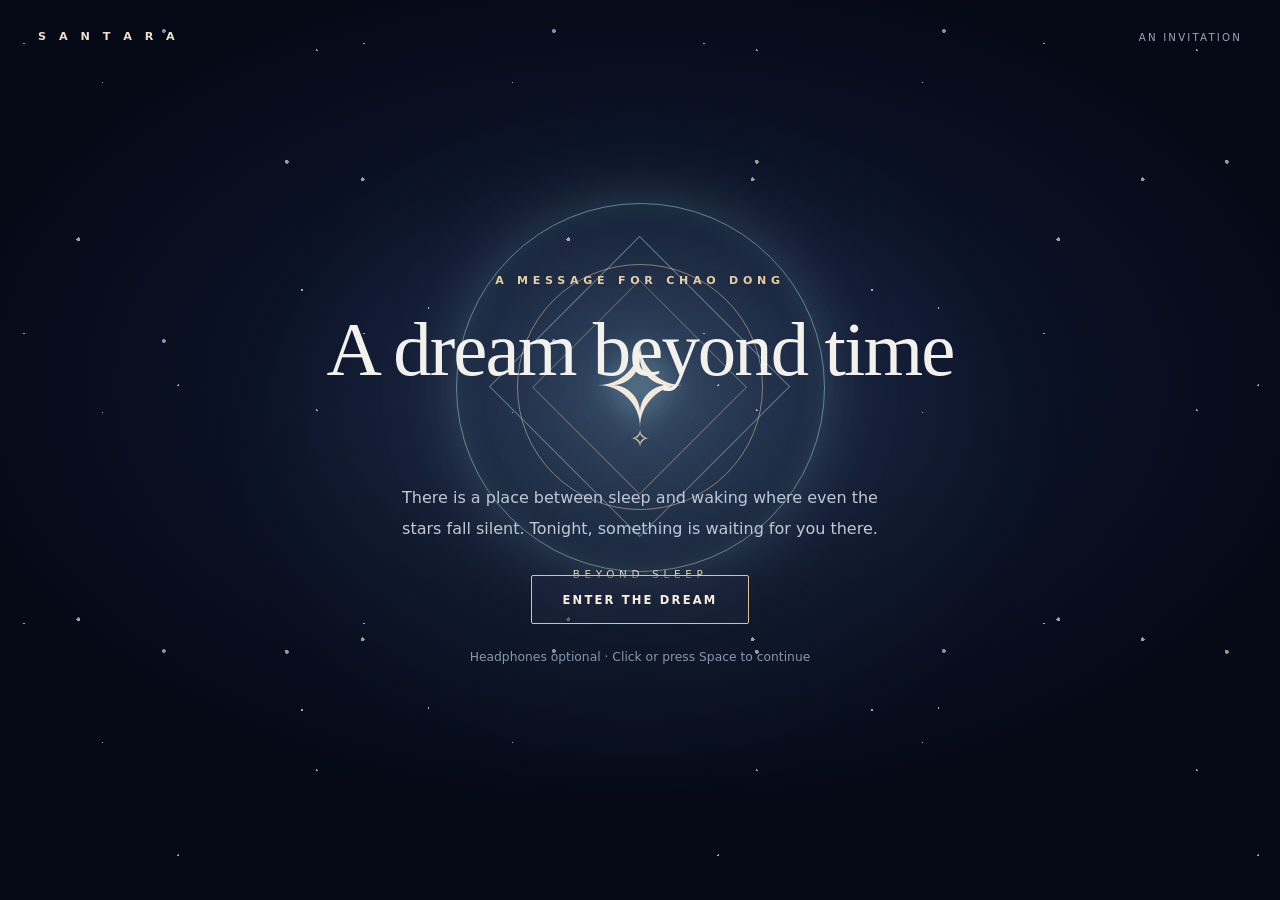
==== players/cd/index.html @ 5c656444 "Build four personalized Arceus dream experiences" ====
<!doctype html>
<html lang="en">
<head>
  <meta charset="utf-8">
  <meta name="viewport" content="width=device-width, initial-scale=1">
  <meta name="theme-color" content="#080d1a">
  <meta name="robots" content="noindex, nofollow">
  <meta name="description" content="A personal encounter with Arceus.">
  <title>Chao Dong · A Dream Beyond Time | Santara</title>
  <link rel="stylesheet" href="../../styles/site.css">
</head>
<body>
  <main class="experience">
    <div class="stars" aria-hidden="true"></div>
    <header class="hud">
      <span class="hud-brand">S A N T A R A</span>
      <span class="hud-chapter" id="hud-chapter">AN INVITATION</span>
    </header>
    <div class="stage" aria-hidden="true">
      <div class="aura"></div>
      <div class="sacred">
        <div class="sacred-circle outer"></div>
        <div class="sacred-circle inner"></div>
        <div class="sacred-geometry"></div>
        <div class="sacred-center">✧</div>
        <div class="sacred-label" id="sigil-label">BEYOND SLEEP</div>
      </div>
    </div>
    <div class="vision-overlay" id="intro-wrap">
      <section class="intro" id="intro" aria-labelledby="intro-title">
        <p class="eyebrow">A MESSAGE FOR <span id="player-name">Chao Dong</span></p>
        <h1 id="intro-title">A dream beyond time</h1>
        <span class="ornament" aria-hidden="true">✧</span>
        <p class="intro-copy">There is a place between sleep and waking where even the stars fall silent. Tonight, something is waiting for you there.</p>
        <button class="action" id="start" type="button">Enter the dream</button>
        <p class="intro-note">Headphones optional · Click or press Space to continue</p>
      </section>
      <section class="ending hidden" id="ending" aria-labelledby="ending-title">
        <p class="eyebrow">THE DREAM ENDS</p>
        <h1 id="ending-title">Morning is waiting,<br><span id="ending-name">Chao Dong</span>.</h1>
        <div class="gold-rule" aria-hidden="true"></div>
        <p class="ending-copy">Beyond the familiar streets of Luma Town, your journey is about to begin.</p>
        <p class="ending-starter">Your first partner · <span id="starter-name"></span></p>
        <button class="action" id="replay" type="button">Experience the dream again</button>
      </section>
    </div>
    <section class="dialogue-ui hidden" id="dialogue-ui" aria-label="Conversation">
      <div class="dialogue-panel" id="dialogue-panel">
        <span class="dialogue-speaker" id="speaker">???</span>
        <div class="dialogue-text" id="dialogue-text" aria-live="polite" aria-atomic="true"></div>
        <div class="choices hidden" id="choices" aria-label="Your response"></div>
        <div class="dialogue-bottom">
          <span class="dialogue-hint" id="dialogue-hint">Listening…</span>
          <span class="step-count" id="step-count" aria-label="Dialogue progress">01 / 12</span>
          <button class="next-button hidden" id="next" type="button" aria-label="Continue dialogue">CONTINUE ◇</button>
        </div>
      </div>
    </section>
  </main>
  <script type="module">
    import { launch } from "../../scripts/experience.js";
    import { story } from "../../stories/cd.js";
    launch(story);
  </script>
</body>
</html>
---- styles/site.css ----
/* Santara: original celestial visual-novel interface. No external assets required. */
:root {
  color-scheme: dark;
  --bg: #050915;
  --text: #f3f1ec;
  --muted: #a7b1c6;
  --gold: #e7cfa1;
  --accent: #d9cbff;
  --accent-rgb: 217, 203, 255;
  --serif: Georgia, "Times New Roman", serif;
  --sans: "Segoe UI", Inter, system-ui, sans-serif;
}
* { box-sizing: border-box; }
html { min-height: 100%; }
body {
  min-width: 320px;
  min-height: 100vh;
  min-height: 100dvh;
  margin: 0;
  color: var(--text);
  font-family: var(--sans);
  background: radial-gradient(ellipse 75% 65% at 50% 43%, #182346 0, #0b1226 40%, #050915 77%);
}
button { font: inherit; }
button:focus-visible { outline: 2px solid var(--gold); outline-offset: 5px; }
.hidden { display: none !important; }
.stars {
  pointer-events: none;
  position: fixed;
  inset: 0;
  background-image:
    radial-gradient(1px 1px at 7% 15%, #fcf4df 98%, transparent),
    radial-gradient(2px 2px at 16% 63%, #f2eaff 98%, transparent),
    radial-gradient(1px 1px at 25% 25%, #fff 98%, transparent),
    radial-gradient(1px 1px at 33% 82%, #fff 98%, transparent),
    radial-gradient(2px 2px at 42% 10%, #cfcfff 98%, transparent),
    radial-gradient(1px 1px at 53% 69%, #fff 98%, transparent),
    radial-gradient(2px 2px at 61% 33%, #f7e2c3 98%, transparent),
    radial-gradient(1px 1px at 72% 14%, #fff 98%, transparent),
    radial-gradient(1px 1px at 84% 77%, #fff 98%, transparent),
    radial-gradient(2px 2px at 93% 39%, #f8e5cb 98%, transparent);
  background-size: 340px 290px, 490px 380px, 410px 330px, 540px 470px, 390px 310px, 570px 420px, 470px 490px, 440px 360px, 510px 400px, 390px 460px;
  opacity: .65;
  animation: star-breathe 8s ease-in-out infinite alternate;
}
@keyframes star-breathe { from {opacity:.3} to {opacity:.8} }
.eyebrow {
  margin: 0;
  color: var(--gold);
  font-size: .69rem;
  font-weight: 700;
  letter-spacing: .43em;
  text-transform: uppercase;
}
.gold-rule {
  height: 1px;
  width: 78px;
  margin: 27px auto;
  background: linear-gradient(90deg, transparent, var(--gold), transparent);
}
.gate-page { display: grid; place-items: center; padding: 28px; }
.gate { position: relative; z-index: 1; max-width: 680px; text-align: center; }
.gate-mark {
  width: 160px;
  height: 160px;
  border: 1px solid #e7cfa14d;
  border-radius: 50%;
  display: grid;
  place-items: center;
  margin: 0 auto 40px;
  box-shadow: 0 0 45px #d9bc8020, inset 0 0 45px #f2deb010;
  animation: sigil-float 7s ease-in-out infinite;
}
.gate-mark::before, .gate-mark::after {
  content: "";
  position: absolute;
  width: 130px;
  height: 130px;
  border: 1px solid #e7cfa12b;
  transform: rotate(45deg);
}
.gate-mark::after { transform: rotate(0); width: 115px; height: 115px; border-radius: 50%; }
.gate-mark-inner { font: 50px var(--serif); color: var(--gold); }
.gate h1, .intro h1, .ending h1 {
  font: normal clamp(2.4rem, 6vw, 5rem)/1.18 var(--serif);
  letter-spacing: -.025em;
  margin: 18px 0;
}
.gate h1 em, .intro h1 em { font-weight: normal; color: var(--gold); }
.gate-copy, .intro-copy, .ending-copy {
  margin: auto;
  max-width: 500px;
  color: #c0c8d7;
  font-size: 1rem;
  line-height: 1.9;
}
.gate-foot { margin-top: 65px; color: #777f94; letter-spacing: .32em; font-size: .62rem; }
.experience { isolation: isolate; position: relative; min-height: 100vh; min-height: 100dvh; overflow: hidden; }
.experience::after {
  content: ""; position: fixed; inset: 0; pointer-events: none; z-index: -1;
  background: radial-gradient(ellipse 46% 55% at 50% 49%, rgba(var(--accent-rgb), .075), transparent 74%);
}
.hud {
  position: absolute;
  z-index: 12;
  inset: 30px 38px auto;
  display: flex;
  align-items: center;
  justify-content: space-between;
  gap: 18px;
}
.hud-brand { font: 700 .7rem var(--sans); letter-spacing: .4em; color: #eee0c8; }
.hud-chapter { color: #99a5bc; letter-spacing: .21em; font-size: .64rem; text-align: right; }
.stage {
  position: absolute;
  inset: 0;
  display: grid;
  place-items: center;
  pointer-events: none;
  transform: translateY(-7%);
}
.aura {
  position: absolute;
  width: min(54vw, 540px);
  height: min(54vw, 540px);
  min-width: 270px;
  min-height: 270px;
  border-radius: 50%;
  background: radial-gradient(circle, rgba(var(--accent-rgb), .14), rgba(var(--accent-rgb), .055) 33%, transparent 68%);
  filter: blur(16px);
  animation: star-breathe 5s ease-in-out infinite alternate;
}
.sacred {
  position: relative;
  width: min(47vw, 410px);
  height: min(47vw, 410px);
  min-width: 236px;
  min-height: 236px;
  display: grid;
  place-items: center;
  filter: drop-shadow(0 0 30px rgba(var(--accent-rgb), .25));
  animation: sigil-float 8s ease-in-out infinite;
}
@keyframes sigil-float { 0%,100% { transform: translateY(0) } 50% { transform: translateY(-14px) } }
.sacred-circle { position: absolute; border-radius: 50%; }
.sacred-circle.outer { inset: 5%; border: 1px solid rgba(var(--accent-rgb), .48); box-shadow: 0 0 48px rgba(var(--accent-rgb), .12), inset 0 0 30px rgba(var(--accent-rgb), .1); }
.sacred-circle.inner { inset: 20%; border: 1px solid rgba(231, 207, 161, .51); }
.sacred-geometry { position: absolute; width: 52%; height: 52%; border: 1px solid rgba(var(--accent-rgb), .42); transform: rotate(45deg); }
.sacred-geometry::after { content: ""; position: absolute; inset: 14%; border: 1px solid rgba(231,207,161,.35); }
.sacred-center { position: relative; color: #f2e9dc; font: normal clamp(4rem, 9vw, 7rem) var(--serif); text-shadow: 0 0 28px rgba(var(--accent-rgb), .6); }
.sacred-label { position: absolute; bottom: 3%; font-size: .65rem; letter-spacing: .45em; color: #e1d4bf; text-transform: uppercase; }
.vision-overlay { position: relative; z-index: 6; min-height: 100vh; min-height: 100dvh; display: grid; place-items: center; padding: 90px 22px 40px; }
.intro, .ending { max-width: 650px; text-align: center; animation: fade-in .8s ease both; }
@keyframes fade-in { from {opacity:0; transform: translateY(16px)} to {opacity:1; transform:translateY(0)} }
.intro h1 { max-width: 650px; margin-left:auto; margin-right:auto; }
.intro-name { color: var(--accent); font: normal clamp(1.2rem, 3vw, 1.65rem) var(--serif); margin: 20px 0 8px; }
.ornament { display:block; margin: 30px 0; color: #dfcda8; font: 1.5rem var(--serif); }
.action {
  display: inline-flex;
  align-items: center;
  justify-content: center;
  min-height: 49px;
  margin-top: 31px;
  padding: 14px 31px;
  border: 1px solid #d9c297;
  border-radius: 2px;
  color: #f8f0dd;
  background: rgba(30,39,63,.5);
  font-weight: 600;
  font-size: .72rem;
  letter-spacing: .19em;
  text-transform: uppercase;
  cursor: pointer;
  transition: background .2s, box-shadow .2s, transform .2s;
}
.action:hover { background: rgba(77,74,90,.58); box-shadow: 0 0 28px rgba(231,207,161,.12); transform:translateY(-1px); }
.intro-note { margin-top: 26px; color: #8996ae; font-size: .77rem; }
.dialogue-ui {
  position: absolute;
  z-index: 8;
  left: 50%;
  bottom: clamp(24px, 6vh, 75px);
  transform: translateX(-50%);
  width: min(840px, calc(100% - 42px));
}
.dialogue-panel {
  background: linear-gradient(115deg, rgba(15,24,44,.92), rgba(20,28,47,.84));
  border: 1px solid rgba(231,207,161,.35);
  border-top: 1px solid rgba(231,207,161,.63);
  box-shadow: 0 20px 70px #0008, inset 0 1px #ffffff09;
  backdrop-filter: blur(18px);
  padding: clamp(22px, 4vw, 35px) clamp(22px, 4.6vw, 43px) 22px;
  cursor: pointer;
  min-height: 206px;
}
.dialogue-speaker {
  display: block;
  color: #ebd5ac;
  font-size: .68rem;
  font-weight: 700;
  letter-spacing: .28em;
  text-transform: uppercase;
  margin-bottom: 16px;
}
.dialogue-text {
  color: #f2efe9;
  font: normal clamp(1.06rem, 2.3vw, 1.35rem)/1.75 var(--serif);
  min-height: 79px;
  white-space: pre-wrap;
  text-wrap: pretty;
}
.dialogue-text.narration { font-style: italic; color: #cdd6e5; }
.dialogue-bottom { display:flex; align-items:center; justify-content:space-between; gap:16px; min-height:28px; margin-top: 16px; }
.dialogue-hint { color: #96a1b7; font-size: .7rem; letter-spacing: .1em; }
.next-button {
  border: 0;
  background: transparent;
  color: var(--gold);
  cursor: pointer;
  letter-spacing: .15em;
  font-size: .73rem;
  font-weight: 700;
  padding: 7px 0 7px 15px;
}
.next-button:hover { color:#fff2d6; }
.choices { display: grid; gap: 10px; margin: 2px 0 16px; }
.choice {
  width: 100%; padding: 14px 17px;
  background: rgba(var(--accent-rgb), .055);
  color: #f4f0e7; border: 1px solid rgba(var(--accent-rgb), .32);
  text-align: left; cursor: pointer; transition: background .2s, border-color .2s;
  font: normal .92rem/1.5 var(--sans);
}
.choice:hover, .choice:focus-visible { background: rgba(var(--accent-rgb), .17); border-color: rgba(var(--accent-rgb), .72); }
.step-count { color:#7f8da8; font-size:.66rem; letter-spacing:.14em; }
.ending h1 { max-width:650px; }
.ending-starter { margin-top:28px; font-size: .76rem; letter-spacing:.2em; text-transform:uppercase; color:var(--gold); }
@media(max-width:600px) {
  .hud { inset: 21px 22px auto; }
  .hud-brand { font-size: .64rem; }
  .hud-chapter { font-size: .57rem; max-width: 140px; line-height: 1.5; }
  .stage { transform: translateY(-18%); }
  .sacred { width: 270px; height: 270px; }
  .vision-overlay { padding-top: 70px; }
  .dialogue-ui { bottom: 14px; width:calc(100% - 24px); }
  .dialogue-panel { padding: 23px 22px 16px; min-height: 205px; }
  .dialogue-text { min-height: 80px; font-size: 1.08rem; }
  .dialogue-hint { font-size: .62rem; }
  .gate-mark { width:130px; height:130px; }
}
@media (max-height:700px) {
  .stage { transform:translateY(-23%); }
  .sacred { width:245px; height:245px; min-width:220px; min-height:220px; }
  .dialogue-panel { min-height:185px; }
}
@media(prefers-reduced-motion: reduce) {
  *, *::before, *::after { animation:none !important; transition:none !important; scroll-behavior:auto !important; }
}
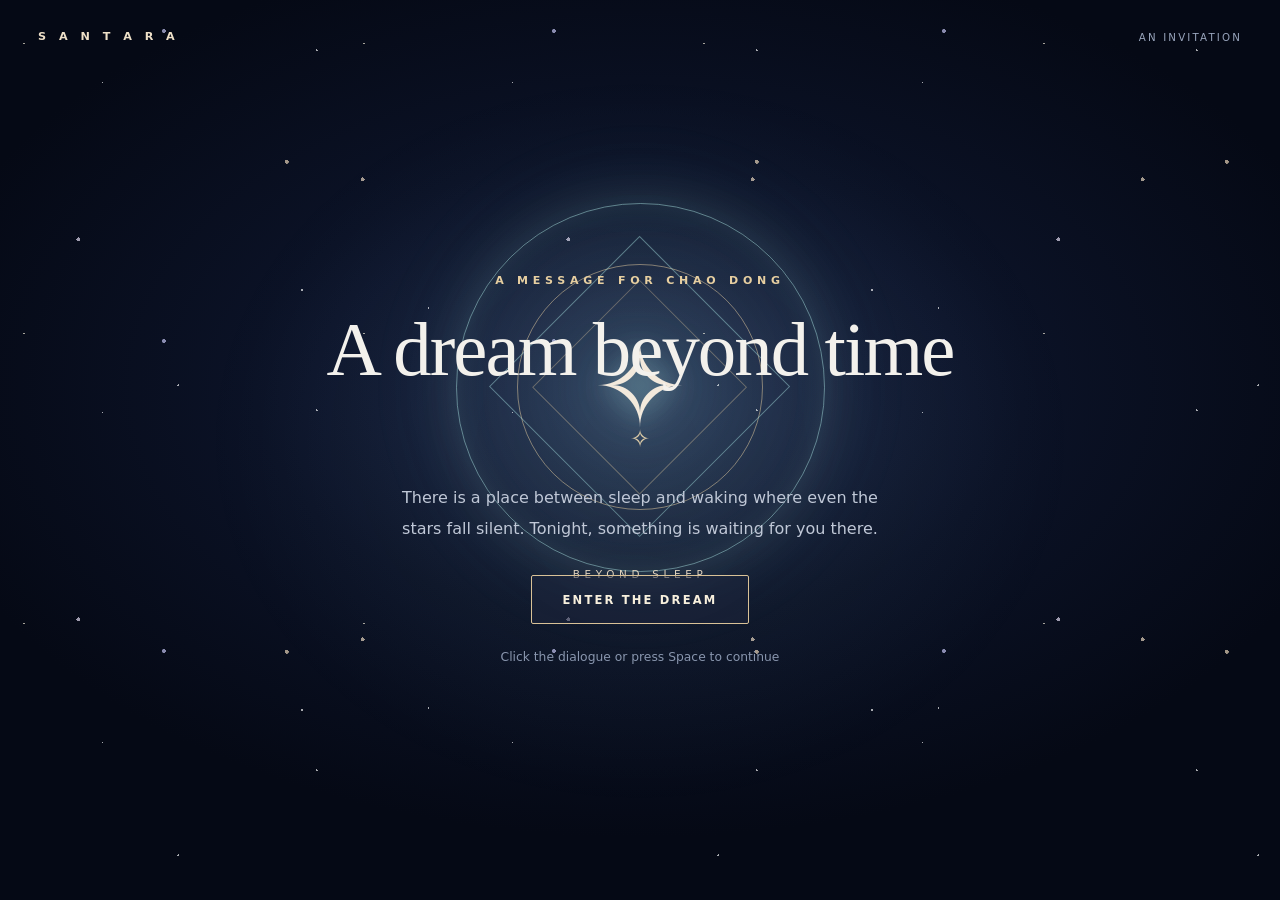
==== commit df4a919c: "Clarify controls on the four personal invitation pages" ====
--- a/players/cd/index.html
+++ b/players/cd/index.html
@@ -33,7 +33,7 @@
         <span class="ornament" aria-hidden="true">✧</span>
         <p class="intro-copy">There is a place between sleep and waking where even the stars fall silent. Tonight, something is waiting for you there.</p>
         <button class="action" id="start" type="button">Enter the dream</button>
-        <p class="intro-note">Headphones optional · Click or press Space to continue</p>
+        <p class="intro-note">Click the dialogue or press Space to continue</p>
       </section>
       <section class="ending hidden" id="ending" aria-labelledby="ending-title">
         <p class="eyebrow">THE DREAM ENDS</p>
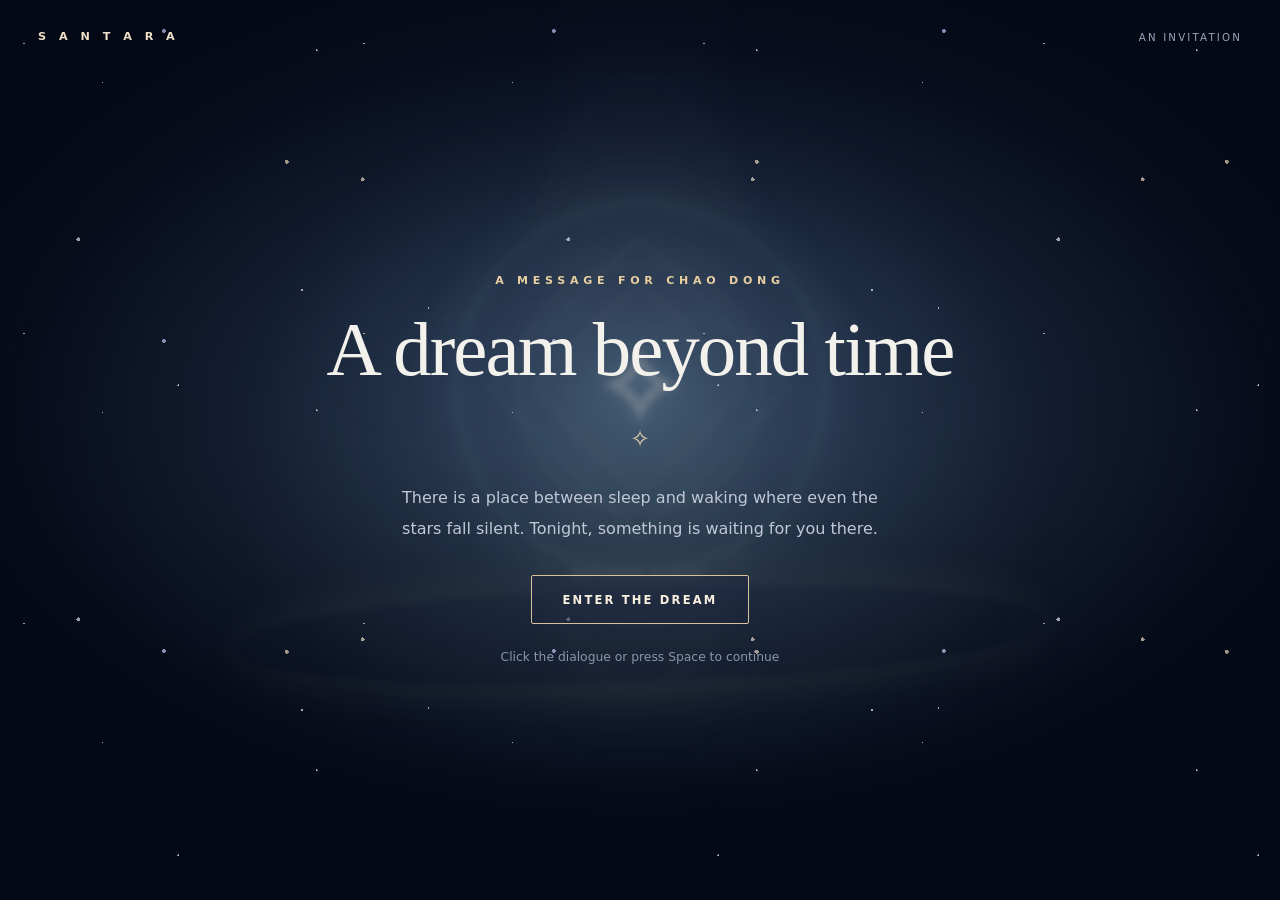
==== commit 987acccd: "Add cinematic dream transition, celestial lighting, and dialogue history controls" ====
--- a/players/cd/index.html
+++ b/players/cd/index.html
@@ -10,14 +10,20 @@
   <link rel="stylesheet" href="../../styles/site.css">
 </head>
 <body>
-  <main class="experience">
+  <main class="experience" id="experience">
     <div class="stars" aria-hidden="true"></div>
+    <div class="sky-veil" aria-hidden="true"></div>
+    <div class="dream-curtain" aria-hidden="true"></div>
     <header class="hud">
       <span class="hud-brand">S A N T A R A</span>
-      <span class="hud-chapter" id="hud-chapter">AN INVITATION</span>
+      <div class="hud-right"><span class="hud-chapter" id="hud-chapter">AN INVITATION</span><nav class="hud-controls" id="hud-controls" aria-label="Dream controls"><button type="button" class="hud-button" id="memory-button" aria-haspopup="dialog">Revisit words</button><button type="button" class="hud-button" id="instant-button" aria-pressed="false">Instant text: off</button></nav></div>
     </header>
     <div class="stage" aria-hidden="true">
       <div class="aura"></div>
+      <div class="light-column"></div>
+      <div class="horizon-ring"></div>
+      <div class="celestial-ring ring-one"></div>
+      <div class="celestial-ring ring-two"></div>
       <div class="sacred">
         <div class="sacred-circle outer"></div>
         <div class="sacred-circle inner"></div>
@@ -57,6 +63,14 @@
       </div>
     </section>
   </main>
+  <dialog class="memory-dialog" id="memory-dialog" aria-labelledby="memory-heading">
+    <div class="memory-header">
+      <div><p class="eyebrow">THE WORDS THAT REMAIN</p><h2 id="memory-heading">A memory of this dream</h2></div>
+      <button type="button" class="memory-close" id="memory-close" aria-label="Close dialogue history">×</button>
+    </div>
+    <div class="memory-lines" id="memory-lines" aria-label="Previous dialogue"></div>
+    <p class="memory-help">Only the words you have encountered appear here.</p>
+  </dialog>
   <script type="module">
     import { launch } from "../../scripts/experience.js";
     import { story } from "../../stories/cd.js";
--- a/styles/site.css
+++ b/styles/site.css
@@ -255,4 +255,93 @@
 }
 @media(prefers-reduced-motion: reduce) {
   *, *::before, *::after { animation:none !important; transition:none !important; scroll-behavior:auto !important; }
-}+}
+
+/* Chapter two: celestial staging, cinematic entrance, and readable transcript. */
+.experience { --scene-glow: rgba(var(--accent-rgb), .14); }
+.experience[data-voice="mystery"] { --scene-glow: rgba(170,184,239,.08); }
+.experience[data-voice="arceus"] { --scene-glow: rgba(244,218,161,.26); }
+.experience[data-voice="narration"] { --scene-glow: rgba(175,197,241,.045); }
+.sky-veil {
+  position: absolute; z-index: 0; inset: 0;
+  pointer-events: none;
+  background: radial-gradient(ellipse 70% 60% at 50% 47%, var(--scene-glow), transparent 72%);
+  transition: background 1s ease;
+}
+.dream-curtain { position: fixed; inset: 0; z-index: 20; pointer-events: none; opacity: 0; background: #f6edd3; }
+.experience.dream-entering .dream-curtain { animation: dream-enter 1650ms ease-out both; }
+@keyframes dream-enter {
+  0% { opacity: 0; background: #050915; }
+  18% { opacity: 1; background: #050915; }
+  37% { opacity: .94; background: #f6edd3; }
+  66% { opacity: .30; background: #f6edd3; }
+  100% { opacity: 0; background: #f6edd3; }
+}
+.experience .stage { transition: opacity 1s ease, filter 1s ease; }
+.experience:not(.started) .stage { opacity: .4; filter: blur(4px); }
+.experience.started .stage { opacity: 1; filter: none; }
+.experience[data-voice="arceus"] .sacred {
+  filter: drop-shadow(0 0 55px rgba(255,222,148,.47));
+}
+.light-column {
+  position: absolute;
+  width: min(18vw, 180px);
+  height: 105vh;
+  min-width: 85px;
+  background: linear-gradient(180deg, transparent, rgba(224,211,255,.08) 20%, rgba(246,233,205,.14) 60%, transparent);
+  filter: blur(25px);
+  transform: translateY(-5%);
+  opacity: .55;
+  animation: column-pulse 6s ease-in-out infinite alternate;
+}
+@keyframes column-pulse { from { opacity: .18; transform: translateY(-7%) scaleX(.8) } to { opacity: .6; transform: translateY(-7%) scaleX(1.15) } }
+.horizon-ring {
+  position: absolute; top: 72%; left: 50%; width: min(80vw, 820px); height: 100px;
+  transform: translateX(-50%) rotate(-2deg);
+  border: 1px solid rgba(245,226,176,.25); border-radius: 50%;
+  box-shadow: 0 0 55px rgba(238,216,160,.15), 0 0 110px rgba(238,216,160,.05);
+}
+.celestial-ring {
+  position: absolute; width: min(60vw, 620px); aspect-ratio: 1;
+  border: 1px solid rgba(231,207,161,.1); border-radius: 50%;
+  box-shadow: inset 0 0 55px rgba(231,207,161,.03);
+}
+.ring-one { transform: rotateX(73deg) rotate(-18deg); }
+.ring-two { transform: rotateY(67deg) rotate(22deg); border-color: rgba(var(--accent-rgb), .16); }
+.hud-right { display: flex; align-items: end; flex-direction: column; gap: 13px; }
+.hud-controls { display: none; flex-wrap: wrap; justify-content: end; gap: 7px; }
+.experience.started .hud-controls { display: flex; }
+.hud-button {
+  appearance: none; color: #d2d9e9; padding: 8px 10px;
+  font: 600 .61rem var(--sans); text-transform: uppercase; letter-spacing: .08em;
+  background: #101a31bb; border: 1px solid #bdccdf3b; cursor: pointer;
+}
+.hud-button:hover { background: #27344d; border-color: #d9c6a171; color: #fff; }
+.hud-button[aria-pressed="true"] { border-color: #e7cfa18a; color: #fbe6bd; }
+.memory-dialog {
+  width: min(700px, calc(100% - 32px)); max-height: min(80dvh, 740px);
+  padding: 0; color: #f3f1ec; border: 1px solid #e7cfa183;
+  background: linear-gradient(150deg, #17213b, #080f22 65%);
+  box-shadow: 0 25px 90px #000e;
+}
+.memory-dialog::backdrop { background: #020611c9; backdrop-filter: blur(9px); }
+.memory-header { display: flex; align-items: flex-start; justify-content: space-between; gap: 15px; border-bottom: 1px solid #dfc59733; padding: 25px clamp(22px, 5vw, 34px) 20px; }
+.memory-header h2 { margin: 10px 0 0; font: normal clamp(1.45rem, 4vw, 2.1rem) var(--serif); color: #f5eddc; }
+.memory-close { flex: 0 0 auto; border: 1px solid #dbccac54; background: #ffffff0c; color: #e7d5b4; font: 1.5rem var(--sans); cursor: pointer; height: 40px; width: 40px; }
+.memory-lines { padding: 10px clamp(22px, 5vw, 34px); max-height: 50dvh; overflow: auto; }
+.memory-entry { padding: 19px 0; border-bottom: 1px solid #dee4f015; }
+.memory-entry:last-child { border-bottom: 0; }
+.memory-speaker { color: #d9c297; font: 700 .63rem var(--sans); letter-spacing: .18em; text-transform: uppercase; }
+.memory-text { margin: 10px 0 0; color: #e3e6ee; font: 1rem/1.7 var(--serif); }
+.memory-help { padding: 0 clamp(22px, 5vw, 34px) 17px; color: #9da9bc; font: .72rem var(--sans); }
+@media (max-width: 600px) {
+  .hud-right { max-width: 69%; gap: 7px; }
+  .hud-button { font-size: .55rem; padding: 7px; }
+  .light-column { height: 90vh; }
+  .horizon-ring { top: 68%; }
+  .memory-lines { max-height: 55dvh; }
+}
+@media (prefers-reduced-motion: reduce) {
+  .experience.dream-entering .dream-curtain { animation: none; }
+  .experience .stage, .sky-veil { transition: none; }
+}
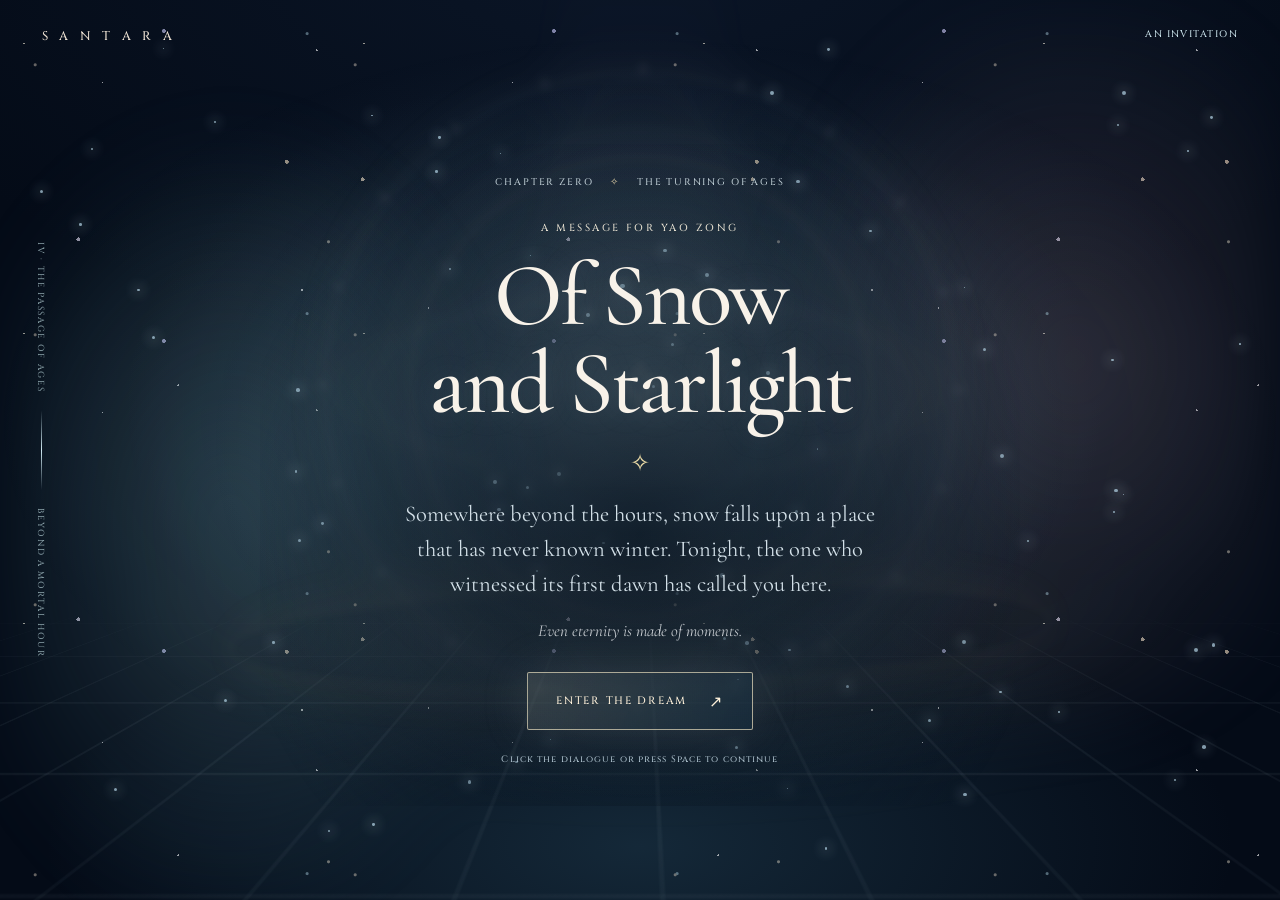
==== commit 57074d51: "Complete Yao Zong's Arceus audience with the cycle of time and renewal" ====
--- a/players/cd/index.html
+++ b/players/cd/index.html
@@ -6,12 +6,21 @@
   <meta name="theme-color" content="#080d1a">
   <meta name="robots" content="noindex, nofollow">
   <meta name="description" content="A personal encounter with Arceus.">
-  <title>Chao Dong · A Dream Beyond Time | Santara</title>
+  <title>Yao Zong · Of Snow and Starlight | Santara</title>
+  <link rel="preconnect" href="https://fonts.googleapis.com">
+  <link rel="preconnect" href="https://fonts.gstatic.com" crossorigin>
+  <link href="https://fonts.googleapis.com/css2?family=Cinzel:wght@400;500;600&family=Cormorant+Garamond:wght@400;500;600&display=swap" rel="stylesheet">
   <link rel="stylesheet" href="../../styles/site.css">
+  <link rel="stylesheet" href="../../styles/cd.css">
 </head>
-<body>
-  <main class="experience" id="experience">
+<body class="cd-body">
+  <main class="experience cd-page" id="experience">
     <div class="stars" aria-hidden="true"></div>
+    <div class="cd-aurora" aria-hidden="true"></div>
+    <div class="cd-stardust" aria-hidden="true"></div>
+    <div class="cd-particles" id="cd-particles" aria-hidden="true"></div>
+    <div class="cd-floor" aria-hidden="true"></div>
+    <div class="cd-side-note" aria-hidden="true"><span>IV · THE PASSAGE OF AGES</span><i></i><span>BEYOND A MORTAL HOUR</span></div>
     <div class="sky-veil" aria-hidden="true"></div>
     <div class="dream-curtain" aria-hidden="true"></div>
     <header class="hud">
@@ -19,6 +28,70 @@
       <div class="hud-right"><span class="hud-chapter" id="hud-chapter">AN INVITATION</span><nav class="hud-controls" id="hud-controls" aria-label="Dream controls"><button type="button" class="hud-button" id="memory-button" aria-haspopup="dialog">Revisit words</button><button type="button" class="hud-button" id="instant-button" aria-pressed="false">Instant text: off</button></nav></div>
     </header>
     <div class="stage" aria-hidden="true">
+      <div class="cd-cosmos">
+        <div class="cd-orbit orbit-outer"></div>
+        <div class="cd-orbit orbit-interior"></div>
+        <div class="cd-orbit orbit-tilted"></div>
+        <div class="cd-celestial-sweep"></div>
+        <div class="cd-moon"></div>
+        <div class="cd-world-cycle">
+          <svg class="cd-tree" viewBox="0 0 500 500" xmlns="http://www.w3.org/2000/svg" aria-hidden="true">
+            <defs>
+              <linearGradient id="cd-trunk-grad" x1="0" y1="1" x2="1" y2="0">
+                <stop offset="0%" stop-color="#637f9d"/>
+                <stop offset="55%" stop-color="#e4d2af"/>
+                <stop offset="100%" stop-color="#b9c6d0"/>
+              </linearGradient>
+              <radialGradient id="cd-orb-grad">
+                <stop offset="0%" stop-color="#ffffff" stop-opacity=".97"/>
+                <stop offset="48%" stop-color="#e8d3b1" stop-opacity=".86"/>
+                <stop offset="100%" stop-color="#c7d8e0" stop-opacity="0"/>
+              </radialGradient>
+            </defs>
+            <ellipse cx="250" cy="449" rx="143" ry="19" fill="#c6d6e4" opacity=".11"/>
+            <g class="cd-branches" fill="none" stroke="url(#cd-trunk-grad)" stroke-linecap="round">
+              <path d="M250 447 C250 380 250 344 249 284 C247 238 244 201 252 173" stroke-width="12"/>
+              <path d="M249 330 Q227 290 179 264 Q150 247 133 210" stroke-width="6"/>
+              <path d="M250 293 Q289 250 333 250 Q360 240 371 209" stroke-width="6"/>
+              <path d="M249 268 Q216 233 205 198 Q193 176 165 165" stroke-width="5"/>
+              <path d="M253 238 Q277 210 281 177 Q294 151 331 140" stroke-width="5"/>
+              <path d="M211 286 Q182 282 158 295 Q135 288 121 276" stroke-width="3"/>
+              <path d="M326 251 Q349 265 375 259 Q388 250 402 245" stroke-width="3"/>
+              <path d="M205 198 Q190 188 173 198 Q157 191 149 179" stroke-width="3"/>
+              <path d="M281 176 Q258 158 260 135 Q254 119 241 111" stroke-width="3"/>
+              <path d="M252 173 Q231 144 231 123 Q217 96 193 90" stroke-width="3"/>
+              <path d="M252 173 Q275 138 285 116 Q310 93 321 81" stroke-width="3"/>
+              <path d="M205 198 Q214 180 220 164" stroke-width="2.5"/>
+              <path d="M334 247 Q337 218 356 194" stroke-width="3"/>
+              <path d="M175 265 Q169 230 145 220" stroke-width="2.4"/>
+            </g>
+            <g class="cd-canopy">
+              <circle cx="202" cy="143" r="48" class="cd-leaf-cloud"/>
+              <circle cx="268" cy="114" r="58" class="cd-leaf-cloud"/>
+              <circle cx="326" cy="152" r="49" class="cd-leaf-cloud"/>
+              <circle cx="163" cy="214" r="41" class="cd-leaf-cloud"/>
+              <circle cx="367" cy="224" r="42" class="cd-leaf-cloud"/>
+              <circle cx="250" cy="203" r="67" class="cd-leaf-cloud"/>
+              <circle cx="191" cy="253" r="33" class="cd-leaf-cloud"/>
+              <circle cx="316" cy="254" r="32" class="cd-leaf-cloud"/>
+            </g>
+            <g class="cd-life-lights">
+              <circle cx="177" cy="166" r="11" fill="url(#cd-orb-grad)"/>
+              <circle cx="241" cy="113" r="14" fill="url(#cd-orb-grad)"/>
+              <circle cx="312" cy="139" r="10" fill="url(#cd-orb-grad)"/>
+              <circle cx="346" cy="208" r="13" fill="url(#cd-orb-grad)"/>
+              <circle cx="227" cy="225" r="13" fill="url(#cd-orb-grad)"/>
+              <circle cx="153" cy="238" r="12" fill="url(#cd-orb-grad)"/>
+            </g>
+          </svg>
+          <div class="cd-season-caption" aria-hidden="true"></div>
+        </div>
+      </div>
+      <div class="cd-appearance">
+        <div class="cd-appearance-glow"></div>
+        <img class="cd-arceus-art" src="https://raw.githubusercontent.com/PokeAPI/sprites/master/sprites/pokemon/other/official-artwork/493.png" width="475" height="475" alt="" decoding="async">
+        <div class="cd-arceus-nameplate">ARCEUS <small>THE ORIGINAL ONE</small></div>
+      </div>
       <div class="aura"></div>
       <div class="light-column"></div>
       <div class="horizon-ring"></div>
@@ -34,19 +107,25 @@
     </div>
     <div class="vision-overlay" id="intro-wrap">
       <section class="intro" id="intro" aria-labelledby="intro-title">
-        <p class="eyebrow">A MESSAGE FOR <span id="player-name">Chao Dong</span></p>
+        <p class="cd-prelude">CHAPTER ZERO <span>✧</span> THE TURNING OF AGES</p>
+        <p class="eyebrow">A MESSAGE FOR <span id="player-name">Yao Zong</span></p>
         <h1 id="intro-title">A dream beyond time</h1>
-        <span class="ornament" aria-hidden="true">✧</span>
-        <p class="intro-copy">There is a place between sleep and waking where even the stars fall silent. Tonight, something is waiting for you there.</p>
-        <button class="action" id="start" type="button">Enter the dream</button>
+        <div class="cd-intro-glyph" aria-hidden="true"><span>✧</span></div>
+        <p class="intro-copy">Somewhere beyond the hours, snow falls upon a place that has never known winter. Tonight, the one who witnessed its first dawn has called you here.</p>
+        <p class="cd-intro-whisper">Even eternity is made of moments.</p>
+        <button class="action" id="start" type="button">Enter the dream <span class="cd-action-arrow" aria-hidden="true">↗</span></button>
         <p class="intro-note">Click the dialogue or press Space to continue</p>
       </section>
       <section class="ending hidden" id="ending" aria-labelledby="ending-title">
+        <p class="cd-prelude">CHAPTER ZERO <span>✧</span> THE FIRST DAWN</p>
         <p class="eyebrow">THE DREAM ENDS</p>
-        <h1 id="ending-title">Morning is waiting,<br><span id="ending-name">Chao Dong</span>.</h1>
+        <h1 id="ending-title">Morning is waiting,<br><span id="ending-name">Yao Zong</span>.</h1>
         <div class="gold-rule" aria-hidden="true"></div>
-        <p class="ending-copy">Beyond the familiar streets of Luma Town, your journey is about to begin.</p>
-        <p class="ending-starter">Your first partner · <span id="starter-name"></span></p>
+        <p class="ending-copy">The snow has not stopped falling in Luma Town. Your Snorunt is waiting, and your friends are about to begin a new journey beside you.</p>
+        <div class="cd-partner-card">
+          <div class="cd-partner-art"><img src="https://raw.githubusercontent.com/PokeAPI/sprites/master/sprites/pokemon/other/official-artwork/361.png" width="475" height="475" loading="lazy" decoding="async" alt="Snorunt official Pokémon artwork"></div>
+          <div class="cd-partner-copy"><span class="cd-partner-kicker">ALREADY BY YOUR SIDE</span><strong id="starter-name">Snorunt</strong><span>A small life. An irreplaceable one.</span></div>
+        </div>
         <button class="action" id="replay" type="button">Experience the dream again</button>
       </section>
     </div>
@@ -71,6 +150,7 @@
     <div class="memory-lines" id="memory-lines" aria-label="Previous dialogue"></div>
     <p class="memory-help">Only the words you have encountered appear here.</p>
   </dialog>
+  <script src="../../scripts/cd-atmosphere.js" defer></script>
   <script type="module">
     import { launch } from "../../scripts/experience.js";
     import { story } from "../../stories/cd.js";
--- a/styles/cd.css
+++ b/styles/cd.css
@@ -0,0 +1,245 @@
+/* CD / YAO ZONG: OF SNOW AND STARLIGHT
+   A cosmic cycle of birth, seasons, endings, stillness and renewal.
+   Winter blue and champagne gold; no Legendary other than Arceus is named. */
+:root { --cd-snow:#cceaf2; --cd-gold:#f7ddb0; --cd-night:#07121e; }
+.cd-body { background:#050d17; }
+.cd-page {
+  min-height:100dvh; --accent:#bbdfe8; --accent-rgb:187,223,232;
+  background:
+    radial-gradient(ellipse 49% 48% at 48% 45%,#46728d57 0,transparent 78%),
+    radial-gradient(ellipse 56% 35% at 50% 94%,#35637b55 0,transparent 83%),
+    radial-gradient(ellipse 80% 65% at 50% -10%,#1f365843,transparent 80%),#040b17;
+  --cd-season:#c7e9fa;
+  --cd-tree-color:#d8ebef;
+  --cd-nightfall:0;
+}
+.cd-page .stars { opacity:.6; }
+.cd-aurora,.cd-stardust,.cd-floor,.cd-particles { position:absolute;inset:0;pointer-events:none; }
+.cd-aurora { z-index:0;
+  background:radial-gradient(ellipse 23% 46% at 18% 58%,#6faab740,transparent),
+  radial-gradient(ellipse 25% 44% at 84% 40%,#aa8c9c32,transparent),
+  radial-gradient(ellipse 46% 16% at 50% 73%,#e9e1c51b,transparent);
+  filter:blur(30px);
+  animation:cd-aurora-move 18s ease-in-out infinite alternate;
+  transition:filter 1.8s ease,opacity 1.8s ease;
+}
+@keyframes cd-aurora-move { from{transform:translateX(-2%) scale(.97)}to{transform:translateX(2%) scale(1.1)} }
+.cd-stardust { z-index:0;opacity:.4;
+  background:radial-gradient(circle at 11% 24%,#f7e7d1 0 1px,transparent 2px),
+  radial-gradient(circle at 73% 78%,#fff4db 0 1px,transparent 2px),
+  radial-gradient(circle at 83% 12%,#c2e8f8 0 1px,transparent 2px);
+  background-size:320px 270px,450px 310px,370px 280px;
+}
+.cd-floor { z-index:0;inset:auto -18% -34% -18%;height:66%;
+  transform:perspective(550px) rotateX(72deg);transform-origin:top;
+  background:repeating-linear-gradient(90deg,transparent 0 78px,#c7dfe71c 79px,transparent 80px),
+    repeating-linear-gradient(0deg,transparent 0 78px,#c7dfe71e 79px,transparent 80px);
+  mask-image:linear-gradient(transparent,#000 40%,transparent 94%);
+}
+.cd-particles {z-index:3;overflow:hidden;transition:filter 1.8s ease,opacity 1.8s ease;}
+.cd-snowflake {
+  position:absolute;left:var(--x);top:var(--y);width:var(--size);height:var(--size);
+  border-radius:50%;background:var(--cd-season);
+  box-shadow:0 0 13px 3px #e7f9ff5b;opacity:.65;
+  animation:cd-fall var(--duration) ease-in-out var(--delay) infinite alternate;
+}
+@keyframes cd-fall {
+ from {transform:translate(-12px,-15px) rotate(0);opacity:.21;}
+ to {transform:translate(17px,22px) rotate(65deg);opacity:.84;}
+}
+.cd-page .stage {z-index:2;transform:translateY(-7%);}
+.cd-cosmos {position:absolute;inset:0;display:grid;place-items:center;}
+.cd-orbit {position:absolute;border-radius:50%;border:1px solid #c1d9d75c;box-shadow:0 0 65px #dddfc718,inset 0 0 90px #bdcfe710;}
+.orbit-outer {width:min(70vmin,720px);aspect-ratio:1;animation:cd-rotate 83s linear infinite;}
+.orbit-outer::after {content:"";position:absolute;inset:9%;border:1px dashed #f1e2bd52;border-radius:50%;}
+.orbit-interior {width:min(51vmin,530px);aspect-ratio:1;border-color:#e4ceab6c;background:radial-gradient(circle,#c5e8fc13,transparent 67%);}
+.orbit-tilted {width:min(60vmin,620px);aspect-ratio:1;border-color:#f4e6d237;transform:rotateX(70deg) rotate(-18deg);}
+.cd-celestial-sweep {position:absolute;width:min(79vmin,810px);aspect-ratio:1;
+  background:repeating-conic-gradient(#d9e1e13a 0 1deg,transparent 1deg 18deg);
+  mask-image:radial-gradient(circle,transparent 62%,#000 63%,#000 63.5%,transparent 65%);
+  animation:cd-rotate 120s linear infinite reverse;
+}
+@keyframes cd-rotate{to{transform:rotate(360deg)}}
+.cd-moon {position:absolute;width:min(48vmin,500px);aspect-ratio:1;border-radius:50%;
+  background:radial-gradient(circle,#e6eced2d,#dddedb0b 48%,transparent 71%);
+  filter:blur(19px);animation:cd-aurora-move 8s ease-in-out infinite alternate;
+}
+.cd-world-cycle {position:absolute;z-index:4;width:min(53vmin,560px);aspect-ratio:1;
+  display:grid;place-items:center;opacity:0;transform:translateY(20px) scale(.9);
+  transition:opacity 2s ease,transform 2.2s ease,filter 1.8s ease;
+  filter:drop-shadow(0 0 30px #cbdae42b);
+}
+.cd-tree {width:100%;height:100%;overflow:visible;}
+.cd-branches {opacity:.75;transition:opacity 1.7s ease,filter 1.7s ease;}
+.cd-canopy {fill:var(--cd-tree-color);opacity:.8;transition:fill 2s ease,opacity 2s ease,filter 2s ease;}
+.cd-leaf-cloud {opacity:.26;stroke:#f3efe363;stroke-width:1;}
+.cd-life-lights {opacity:.8;filter:drop-shadow(0 0 10px #f9e5b5a1);transition:opacity 1.3s ease;}
+.cd-season-caption {position:absolute;top:92%;color:#e6dece;
+  font:500 .58rem "Cinzel",Georgia,serif;letter-spacing:.22em;text-transform:uppercase;white-space:nowrap;}
+.cd-season-caption::before {content:"";opacity:.9;transition:opacity 1s ease;}
+.cd-page[data-scene="dawn"] .cd-season-caption::before {content:"THE FIRST DAWN";}
+.cd-page[data-scene="spring"] .cd-season-caption::before {content:"SPRING · LIFE BEGINS";}
+.cd-page[data-scene="autumn"] .cd-season-caption::before {content:"AUTUMN · THE PASSING YEARS";}
+.cd-page[data-scene="winter"] .cd-season-caption::before {content:"WINTER · THE QUIET AFTER";}
+.cd-page[data-scene="eclipse"] .cd-season-caption::before {content:"BEYOND THE LAST LIGHT";}
+.cd-page[data-scene="stillfall"] .cd-season-caption::before {content:"THE MOMENT THAT WILL NOT END";}
+.cd-page[data-scene="renewal"] .cd-season-caption::before {content:"A NEW BEGINNING";}
+.cd-page[data-scene="memories"] .cd-season-caption::before {content:"THE DAYS THAT REMAIN";}
+.cd-page[data-scene="dawn"] .cd-world-cycle,
+.cd-page[data-scene="spring"] .cd-world-cycle,
+.cd-page[data-scene="autumn"] .cd-world-cycle,
+.cd-page[data-scene="winter"] .cd-world-cycle,
+.cd-page[data-scene="eclipse"] .cd-world-cycle,
+.cd-page[data-scene="stillfall"] .cd-world-cycle,
+.cd-page[data-scene="renewal"] .cd-world-cycle,
+.cd-page[data-scene="memories"] .cd-world-cycle {opacity:1;transform:translateY(-8px) scale(1);}
+.cd-page[data-scene="dawn"] {--cd-tree-color:#e5f1c7;--cd-season:#fff1c7;}
+.cd-page[data-scene="spring"] {--cd-tree-color:#a5efd5;--cd-season:#c6f8de;}
+.cd-page[data-scene="autumn"] {--cd-tree-color:#e7bc75;--cd-season:#f8d399;}
+.cd-page[data-scene="winter"] {--cd-tree-color:#d8ecf7;--cd-season:#deefff;}
+.cd-page[data-scene="eclipse"] {--cd-tree-color:#4c5269;--cd-season:#978aab;}
+.cd-page[data-scene="stillfall"] {--cd-tree-color:#a8d4e5;--cd-season:#b8d8e7;}
+.cd-page[data-scene="renewal"] {--cd-tree-color:#b8eebd;--cd-season:#d4ffe2;}
+.cd-page[data-scene="memories"] {--cd-tree-color:#e7d7c5;--cd-season:#fce7c6;}
+.cd-page[data-scene="autumn"] .cd-canopy{opacity:.45;}
+.cd-page[data-scene="winter"] .cd-canopy,
+.cd-page[data-scene="eclipse"] .cd-canopy{opacity:.06;}
+.cd-page[data-scene="renewal"] .cd-canopy{opacity:.17;}
+.cd-page[data-scene="spring"] .cd-canopy{opacity:.8;}
+.cd-page[data-scene="memories"] .cd-canopy{opacity:.56;}
+.cd-page[data-scene="eclipse"] .cd-life-lights {opacity:0;}
+.cd-page[data-scene="winter"] .cd-life-lights {opacity:.08;}
+.cd-page[data-scene="stillfall"] .cd-life-lights{opacity:.19;}
+.cd-page[data-scene="renewal"] .cd-life-lights{opacity:.55;}
+.cd-page[data-scene="stillfall"] .cd-snowflake,
+.cd-page[data-scene="stillfall"] .orbit-outer,
+.cd-page[data-scene="stillfall"] .cd-celestial-sweep,
+.cd-page[data-scene="stillfall"] .cd-moon{animation-play-state:paused;}
+.cd-page[data-scene="stillfall"] .cd-particles {filter:grayscale(1);opacity:.30;}
+.cd-page[data-scene="stillfall"] .cd-aurora{opacity:.10;filter:blur(30px) saturate(0);}
+.cd-page[data-scene="eclipse"] .cd-aurora {opacity:.12;filter:blur(40px) saturate(.15);}
+.cd-page[data-scene="eclipse"] .cd-cosmos {filter:brightness(.5);}
+.cd-page[data-scene="eclipse"] .cd-world-cycle {filter:drop-shadow(0 0 50px #110e23);}
+.cd-page[data-scene="renewal"] .cd-world-cycle {filter:drop-shadow(0 0 40px #8bd8b266);}
+.cd-page[data-scene="renewal"] .cd-aurora {filter:blur(25px) saturate(1.5);opacity:1;}
+.cd-page .stage .sacred {z-index:6;opacity:.55;transform:scale(.72);
+  transition:opacity 1.7s ease,filter 1.7s ease;}
+.cd-appearance {position:absolute;inset:0;z-index:7;display:grid;place-items:center;pointer-events:none;
+ transition:opacity 1.6s ease;}
+.cd-appearance-glow {position:absolute;width:min(70vmin,700px);aspect-ratio:1;border-radius:50%;
+ background:radial-gradient(circle,#ffe7bf42,#eed9aa11 45%,transparent 73%);
+ filter:blur(18px);opacity:0;transition:opacity 1.8s ease;}
+.cd-arceus-art {width:clamp(245px,47vmin,540px);max-height:65%;height:auto;object-fit:contain;
+ opacity:0;transform:translateY(20px) scale(.91);
+ filter:brightness(2) blur(10px) drop-shadow(0 0 40px #e9d6a485);
+ transition:opacity 1.6s ease,transform 2.2s ease,filter 2s ease;}
+.cd-arceus-nameplate {position:absolute;top:78%;text-align:center;
+ color:#fdf0d6;font:500 .82rem "Cinzel",Georgia,serif;letter-spacing:.43em;
+ text-shadow:0 0 19px #f9e3b591;opacity:0;
+ transition:opacity 1.6s ease 1s;}
+.cd-arceus-nameplate small {display:block;margin-top:8px;color:#c9c8c8;font-size:.55rem;letter-spacing:.24em;}
+.cd-page[data-voice="arceus"] .cd-arceus-art {opacity:1;transform:translateY(-9px) scale(1);
+ filter:brightness(1.1) blur(0) drop-shadow(0 0 32px #f4ddb86d);}
+.cd-page[data-voice="arceus"] .cd-appearance-glow,
+.cd-page[data-voice="arceus"] .cd-arceus-nameplate{opacity:1;}
+.cd-page[data-voice="arceus"] .stage .sacred{opacity:.06;filter:blur(14px);}
+.cd-page[data-scene="dawn"] .cd-appearance,
+.cd-page[data-scene="spring"] .cd-appearance,
+.cd-page[data-scene="autumn"] .cd-appearance,
+.cd-page[data-scene="winter"] .cd-appearance,
+.cd-page[data-scene="eclipse"] .cd-appearance,
+.cd-page[data-scene="stillfall"] .cd-appearance,
+.cd-page[data-scene="renewal"] .cd-appearance,
+.cd-page[data-scene="memories"] .cd-appearance {opacity:.085;}
+.cd-page .hud {inset:28px 42px auto;align-items:flex-start;}
+.cd-page .hud-brand{font:500 .78rem "Cinzel",Georgia,serif;letter-spacing:.34em;color:#f1e5d6;}
+.cd-page .hud-chapter {font:500 .6rem "Cinzel",Georgia,serif;letter-spacing:.15em;color:#c8e0e8;}
+.cd-side-note {position:absolute;left:35px;top:50%;z-index:4;transform:translateY(-50%);
+ writing-mode:vertical-rl;display:flex;align-items:center;gap:18px;
+ color:#c7e4e9a4;font:500 .55rem "Cinzel",Georgia,serif;letter-spacing:.19em;}
+.cd-side-note i {height:80px;width:1px;background:linear-gradient(transparent,#cee8f1,transparent);}
+.cd-page .vision-overlay {z-index:9;}
+.cd-page .intro{max-width:760px;padding:32px 24px;
+ background:radial-gradient(ellipse at 50% 59%,#071320c6,transparent 77%);}
+.cd-prelude {margin:0 0 32px;color:#bbcad1;font:500 .6rem "Cinzel",Georgia,serif;letter-spacing:.19em;}
+.cd-prelude span{padding:0 13px;color:#f0dcaf;}
+.cd-page .eyebrow {color:#e5dfd0;font:500 .64rem "Cinzel",Georgia,serif;letter-spacing:.24em;}
+.cd-page .intro h1,.cd-page .ending h1 {font:500 clamp(3.45rem,7vw,6.7rem)/.99 "Cormorant Garamond",Georgia,serif;
+ letter-spacing:-.033em;color:#f8f2e9;text-wrap:balance;max-width:720px;
+ margin:17px auto 12px;text-shadow:0 0 35px #eaf6fa25;}
+.cd-intro-glyph {color:#f0dfa9;font:1.5rem Georgia,serif;margin:20px auto;}
+.cd-page .intro-copy {color:#d3e0e8;font:normal clamp(1.17rem,2.1vw,1.41rem)/1.55 "Cormorant Garamond",Georgia,serif;max-width:490px;}
+.cd-intro-whisper {color:#c4c9ce;font:italic 1.05rem "Cormorant Garamond",Georgia,serif;margin:18px 0 0;}
+.cd-page .action{min-height:58px;padding:15px 28px;border:1px solid #e1d7b9b8;
+ background:linear-gradient(115deg,#e3e5d222,#1a32448f);color:#fff2db;
+ font:500 .67rem "Cinzel",Georgia,serif;letter-spacing:.16em;box-shadow:0 0 50px #ced8d520;}
+.cd-page .action:hover{background:linear-gradient(115deg,#f1e8d43d,#1c4456b8);}
+.cd-action-arrow{margin-left:22px;font:1rem Georgia,serif;}
+.cd-page .intro-note{color:#acbfcb;font:500 .58rem "Cinzel",Georgia,serif;letter-spacing:.12em;margin-top:23px;}
+.cd-page .dialogue-ui {z-index:12;bottom:clamp(21px,5vh,67px);width:min(870px,calc(100% - 76px));}
+.cd-page .dialogue-panel {min-height:207px;padding:28px 37px 22px;position:relative;
+ background:linear-gradient(120deg,rgba(8,20,35,.96),rgba(17,33,47,.93) 52%,rgba(9,17,32,.97));
+ border:1px solid #d2dfd28a;border-top:1px solid #f4dfb9a1;
+ box-shadow:0 0 0 5px #e4e8e207,0 25px 89px #000c,inset 0 1px #f3ead31a;}
+.cd-page .dialogue-panel::before {content:"❄";position:absolute;top:-12px;left:30px;background:#0d1b2e;color:#dfeff5;font-size:19px;padding:0 7px;}
+.cd-page .dialogue-speaker {color:#efddbb;font:600 .63rem "Cinzel",Georgia,serif;letter-spacing:.2em;margin-bottom:12px;}
+.cd-page .dialogue-text {font:normal clamp(1.2rem,2vw,1.48rem)/1.47 "Cormorant Garamond",Georgia,serif;
+ color:#e9f0f5;min-height:80px;max-height:min(31dvh,230px);overflow:auto;}
+.cd-page .dialogue-text.narration{color:#c4dce7;}
+.cd-page .choice {font:normal 1.22rem "Cormorant Garamond",Georgia,serif;background:#c4dfea12;
+ border:1px solid #bbd9e67e;color:#f4f5f4;padding:13px 16px;}
+.cd-page .choice:hover,.cd-page .choice:focus-visible{background:#d1eafa24;border-color:#f2dcae;}
+.cd-page .next-button{font:500 .65rem "Cinzel",Georgia,serif;color:#e6d4b3;}
+.cd-page .step-count,.cd-page .dialogue-hint{font-size:.62rem;letter-spacing:.08em;}
+.cd-page .ending {max-width:670px;padding:34px 46px;border:1px solid #d8e2d351;
+ background:linear-gradient(128deg,#0a192bea,#182d3ce9);box-shadow:0 0 85px #d1ecdb14;}
+.cd-page .ending h1{font-size:clamp(2.7rem,5.4vw,4.8rem);}
+.cd-page .ending-copy{font:normal 1.2rem/1.5 "Cormorant Garamond",Georgia,serif;color:#d5e0e9;}
+.cd-partner-card {display:flex;align-items:center;gap:15px;text-align:left;
+ max-width:393px;margin:28px auto 0;padding:10px 17px 10px 8px;border:1px solid #d4e7e351;
+ background:linear-gradient(110deg,#cceaf02b,#d5e2d605);}
+.cd-partner-art {flex:0 0 114px;width:114px;height:105px;display:grid;place-items:center;
+ background:radial-gradient(circle,#cdeafa59,transparent 75%);}
+.cd-partner-art img{width:110px;height:105px;object-fit:contain;filter:drop-shadow(0 8px 14px #0009);}
+.cd-partner-copy{display:flex;flex-direction:column;gap:5px;}
+.cd-partner-kicker{font:600 .54rem "Cinzel",Georgia,serif;letter-spacing:.12em;color:#d3ddcf;}
+.cd-partner-copy strong{font:500 2.1rem "Cormorant Garamond",Georgia,serif;color:#f9e7db;}
+.cd-partner-copy span:last-child{font:italic 1rem "Cormorant Garamond",Georgia,serif;color:#cad6df;}
+@media(max-width:780px){
+ .cd-side-note{display:none;}
+ .cd-page .hud{inset:23px 22px auto;}
+ .cd-page .hud-brand{font-size:.67rem;}
+ .cd-page .dialogue-ui{width:calc(100% - 30px);}
+}
+@media(max-width:600px){
+ .cd-page .stage{top:2%;bottom:21%;}
+ .cd-page .intro{padding:23px 8px;}
+ .cd-page .intro h1{font-size:clamp(3.25rem,12vw,5.6rem);}
+ .cd-page .intro-copy{font-size:1.22rem;}
+ .cd-page .dialogue-ui{width:calc(100% - 20px);bottom:12px;}
+ .cd-page .dialogue-panel{padding:22px 21px 17px;min-height:197px;max-height:57dvh;overflow:auto;}
+ .cd-page .dialogue-text{font-size:1.23rem;line-height:1.44;max-height:27dvh;}
+ .orbit-outer{width:85vw;}
+ .orbit-interior{width:63vw;}
+ .cd-celestial-sweep{width:95vw;}
+ .cd-world-cycle{width:78vw;}
+ .cd-arceus-art{width:min(83vw,355px);max-height:49vh;}
+ .cd-arceus-nameplate{top:74%;font-size:.7rem;}
+ .cd-page .ending{padding:24px 18px;}
+ .cd-page .ending h1{font-size:3rem;}
+ .cd-partner-art{flex-basis:83px;width:83px;height:86px;}
+ .cd-partner-art img{width:87px;height:85px;}
+ .cd-page .choice{font-size:1.14rem;}
+}
+@media(max-height:740px){
+ .cd-page .stage{top:-5%;bottom:25%;}
+ .cd-arceus-art{width:min(46vh,355px);}
+ .cd-page .dialogue-panel{min-height:165px;}
+ .cd-page .dialogue-ui{bottom:10px;}
+ .cd-page .intro h1{margin:12px auto;}
+ .cd-prelude{margin-bottom:13px;}
+}
+@media(prefers-reduced-motion:reduce){
+ .cd-aurora,.cd-snowflake,.cd-orbit,.cd-celestial-sweep,.cd-moon{animation:none!important;}
+ .cd-appearance,.cd-arceus-art,.cd-world-cycle,.cd-canopy,.cd-life-lights{transition:none!important;}
+}
